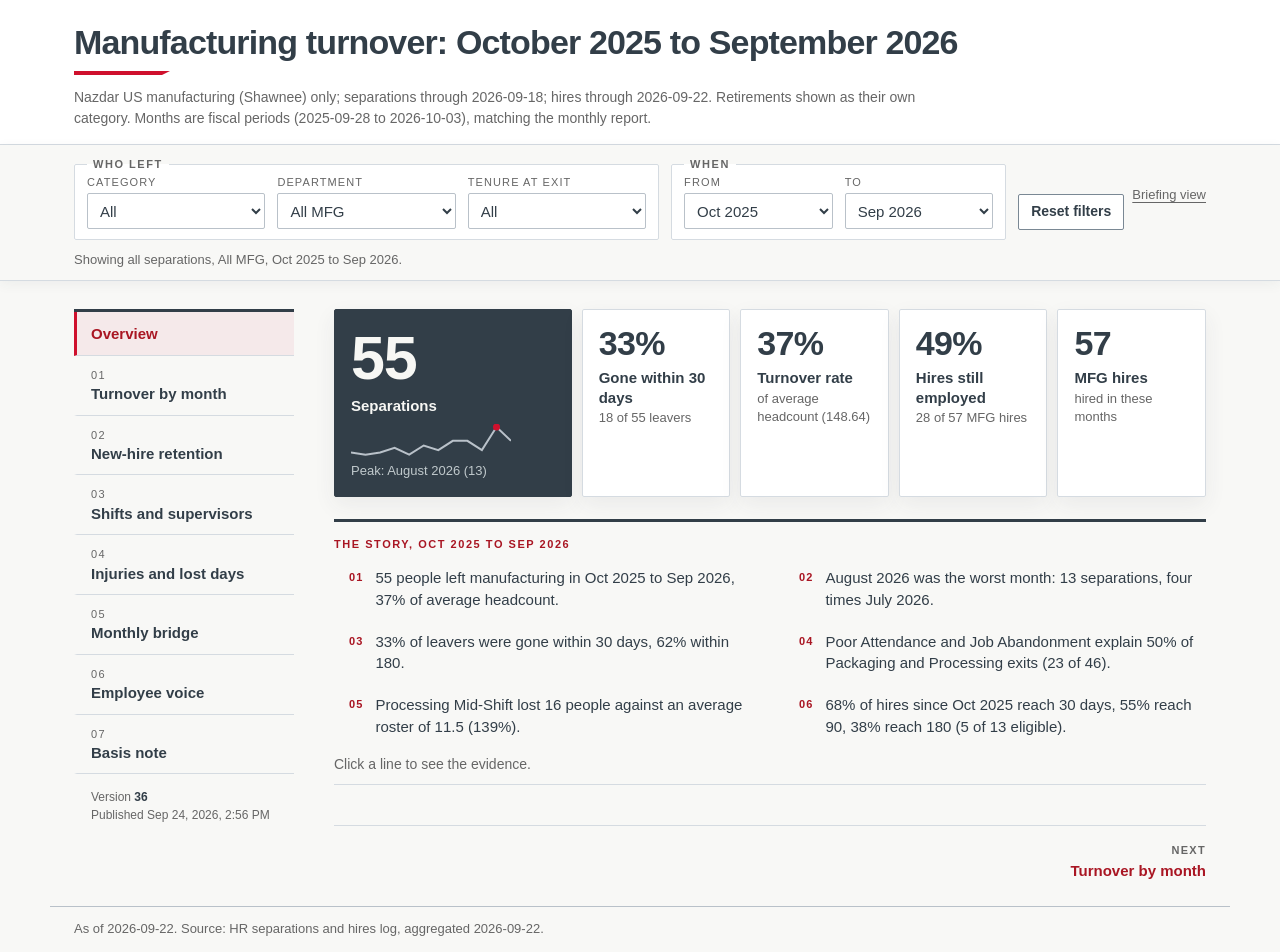
==== index.html @ b6092fca "Explain 53 vs 55 on the retention tab; split long-service injuries Anissa read '18 of 55' (leavers) " ====
<!DOCTYPE html>
<html lang="en">
<head>
<meta charset="utf-8">
<meta name="viewport" content="width=device-width, initial-scale=1">
<title>Manufacturing turnover: October 2025 to September 2026</title>
<link rel="icon" href="data:image/svg+xml,%3Csvg xmlns=%27http://www.w3.org/2000/svg%27 viewBox=%270 0 16 16%27%3E%3Cpath fill=%27%23CF102D%27 d=%27M0 0h16v12L12 16H0z%27/%3E%3C/svg%3E">
<link rel="stylesheet" href="styles.css?v=d200196">
</head>
<body>
<a id="top"></a>
<header class="page-header">
  <div class="wrap">
    <h1>Manufacturing turnover: October 2025 to September 2026</h1>
    <div class="cut" aria-hidden="true"></div>
    <p id="basis" class="basis"></p>
  </div>
</header>

<div class="filterbar" role="region" aria-label="Filters">
  <div class="wrap filters">
    <fieldset class="filter-group population">
      <legend>Who left</legend>
      <label>Category
        <select id="f-cat">
          <option>All</option><option>Voluntary</option><option>Involuntary</option><option>Retirement</option>
        </select>
      </label>
      <label>Department
        <select id="f-dept">
          <option>All MFG</option><option>Packaging</option><option>Processing</option><option value="SG&amp;A">Nazdar SG&amp;A (comparison)</option>
        </select>
      </label>
      <label>Tenure at exit
        <select id="f-tenure">
          <option>All</option><option>0-30 days</option><option>31-90 days</option><option>91-180 days</option><option>Over 180 days</option>
        </select>
      </label>
    </fieldset>
    <fieldset class="filter-group window">
      <legend>When</legend>
      <label>From <select id="f-m0"></select></label>
      <label>To <select id="f-m1"></select></label>
    </fieldset>
    <div class="filter-actions">
      <button type="button" id="btn-reset" class="btn">Reset filters</button>
      <a id="to-concept" class="view-switch" href="concept/">Briefing view</a>
    </div>
  </div>
  <p id="selection" class="wrap selection" aria-live="polite"></p>
</div>

<div class="layout wrap">
<nav class="tabs" aria-label="Sections">
  <a href="#overview" data-tab="s0"><span>Overview</span></a>
  <a href="#turnover" data-tab="s1"><small>01</small><span>Turnover by month</span></a>
  <a href="#retention" data-tab="s2"><small>02</small><span>New-hire retention</span></a>
  <a href="#shifts" data-tab="s3"><small>03</small><span>Shifts and supervisors</span></a>
  <a href="#injuries" data-tab="s7"><small>04</small><span>Injuries and lost days</span></a>
  <a href="#bridge" data-tab="s5"><small>05</small><span>Monthly bridge</span></a>
  <a href="#voice" data-tab="s4"><small>06</small><span>Employee voice</span></a>
  <a href="#basis" data-tab="s6"><small>07</small><span>Basis note</span></a>
  <p class="stamp">Version <strong class="stamp-v">36</strong><br>Published <span class="stamp-t">Sep 24, 2026, 2:56 PM</span></p>
</nav>
<main>
  <section id="s0" class="panel-tab">
    <div class="kpis" id="kpis" aria-label="Key figures"></div>
    <div class="story" id="story" aria-label="The story"></div>
  </section>

  <section id="s1" class="panel-tab">
    <h2 data-n="01">Turnover by month</h2>
    <p class="scope">Responds to every filter above. Turnover % = separations in the month ÷ start-of-month headcount for the selected department. All MFG includes Plant Administration, Warehouse MFG and Quality Control MFG, the manufacturing departments outside Packaging and Processing. Nazdar SG&amp;A is there to compare against, with the same charts.</p>
    <figure id="c11"></figure>
    <figure id="c12"></figure>
    <figure id="c13"></figure>
    <figure id="t14"></figure>
    <figure id="t15"></figure>
  </section>

  <section id="s2" class="panel-tab">
    <h2 data-n="02">New-hire retention by cohort</h2>
    <p class="scope">Nazdar MFG hires in the From and To months above, or Nazdar SG&amp;A for comparison. Use the two selectors below to narrow it.</p>
    <div class="filters local">
      <label>Scope <select id="f2-scope"><option value="all">All MFG</option><option value="frontline">Packaging + Processing</option><option value="sga">Nazdar SG&amp;A</option></select></label>
      <label>Hire source <select id="f2-source"><option>All</option></select></label>
    </div>
    <figure id="t21"></figure>
    <figure id="c22"></figure>
    <p class="caption" id="ret-def"></p>
  </section>

  <section id="s3" class="panel-tab">
    <h2 data-n="03">Departures against headcount, by shift and supervisor</h2>
    <p class="scope">All categories, in the From and To months above. The Department filter adds the reason columns in the shift table. The supervisor view always covers the whole period.</p>
    <figure id="t31"></figure>
    <figure id="t32"></figure>
    <figure id="c32"></figure>
    <details id="t33">
      <summary>Show supervisor view</summary>
      <div class="details-body"></div>
    </details>
  </section>

  <section id="s7" class="panel-tab">
    <h2 data-n="04">Injuries and time on the job</h2>
    <p class="scope" id="s7-scope"></p>
    <div class="injury-lead" id="h7" aria-live="polite"></div>
    <figure id="c74"></figure>
    <h3>Injuries, lost days and turnover by month</h3>
    <div class="kpis four" id="k7" aria-label="Workers' comp key figures"></div>
    <figure id="c71"></figure>
    <figure id="c71s"></figure>
    <p class="callout" id="r7"></p>
    <figure id="c72"></figure>
    <figure id="t73"></figure>
  </section>

  <section id="s5" class="panel-tab">
    <h2 data-n="05">Monthly bridge</h2>
    <p class="scope">All categories, in the From and To months above. The source has no transfer records, so the last column is the gap to reconcile.</p>
    <figure id="t51a"></figure>
    <figure id="t51b"></figure>
    <figure id="c52"></figure>
  </section>

  <section id="s4" class="panel-tab">
    <h2 data-n="06">What employees are telling us</h2>
    <div id="s4-body" class="panel"></div>
  </section>

  <section id="s6" class="panel-tab">
    <h2 data-n="07">Basis note</h2>
    <p id="s6-body" class="panel"></p>
    <h3>Notes on the data</h3>
    <ul id="notes" class="notes"></ul>
  </section>
</main>
</div>

<footer class="wrap">
  <p id="footer-line"></p>
  <p class="stamp stamp-footer">Version <strong class="stamp-v">36</strong>, published <span class="stamp-t">Sep 24, 2026, 2:56 PM</span></p>
</footer>

<script src="vendor/chart.umd.js"></script>
<script src="data/data.js?v=d200196"></script>
<script src="app.js?v=d200196"></script>
</body>
</html>
---- styles.css ----
/* Nazdar brand kit (2023 guide + extended layer). Web fallback ladder: Campton, Arial, Helvetica. */
:root {
  /* Brand layer (2023 guide) */
  --red: #CF102D;        /* Nazdar Red, PMS 186: fills, display, primary action. 5.58:1 on white */
  --red-dark: #A91623;   /* Nazdar Dark Red, PMS 187: brand text, links, hover. 7.43:1 on white */
  --text: #323E48;       /* Dark Gray, PMS 432: body text, header band. 10.95:1 on white */
  --muted: #666666;      /* Cool Gray: secondary text, captions. 5.74:1 on white */
  /* Extended layer: not in the guide, not approved as Nazdar standard */
  --n50: #F4F6F8;        /* neutral ramp, hue-matched to PMS 432 */
  --n100: #E9EDF0;
  --n200: #D5DBE1;
  --n300: #B9C1C9;
  --n500: #7A8894;
  --paper: #F8F8F6;      /* page background behind the white cards */
  --card: #FFFFFF;
  --tint: #EEF0EF;       /* note boxes, hover rows */
  --red-tint: #F5E9EA;   /* active tab, callouts */
  --on-dark: #F7F7F4;    /* text on the Dark Gray hero card. 10.3:1 */
  --on-dark-muted: #C0C9CC; /* secondary text on the hero card. 6.9:1 */
  --shadow: 0 8px 22px rgba(50, 62, 72, .07);
}
* { box-sizing: border-box; }
html { scroll-behavior: smooth; }
body {
  margin: 0;
  font-variant-numeric: tabular-nums;
  font-family: Campton, Arial, Helvetica, sans-serif;
  font-size: 16px;
  line-height: 1.55;
  color: var(--text);
  background: var(--paper);
}
.wrap { max-width: 1180px; margin: 0 auto; padding: 0 24px; }
h1 { font-size: 31px; font-weight: 700; letter-spacing: -0.02em; line-height: 1.1; margin: 0 0 8px; }
h2 { font-size: 25px; font-weight: 700; letter-spacing: -0.01em; line-height: 1.15; margin: 56px 0 8px; }
h3 { font-size: 20px; font-weight: 500; margin: 20px 0 8px; }
a { color: var(--red-dark); }
a:hover { color: var(--red); }

/* Header: light and compact, so the dark hero KPI stays the one heavy element. The one diagonal-cut rule per piece sits under the headline. */
.page-header { padding: 24px 0 16px; background: var(--card); border-bottom: 1px solid var(--n200); }
.page-header h1 { margin: 0 0 10px; font-size: clamp(26px, 3vw, 34px); letter-spacing: -0.025em; }
.cut { width: 96px; height: 4px; background: var(--red); margin: 0 0 12px; clip-path: polygon(0 0, 100% 0, calc(100% - 8px) 100%, 0 100%); }
.basis { max-width: 860px; color: var(--muted); font-size: 14px; line-height: 1.45; margin: 0; }
/* Version stamp: written by tools/bump.sh on every push, so viewers can tell which build they are looking at. */
.stamp { margin: 14px 0 0 17px; color: var(--muted); font-size: 12px; line-height: 1.5; }
.stamp strong { color: var(--text); }
.stamp-footer { display: none; margin: 8px 0 0; }

/* Filter bar */
.filterbar {
  position: sticky; top: 0; z-index: 10;
  background: var(--paper); border-bottom: 1px solid var(--n200); box-shadow: 0 3px 12px rgba(50, 62, 72, .06);
  padding: 14px 0 10px;
}
.filters { display: flex; flex-wrap: wrap; gap: 8px 16px; align-items: end; }
.filterbar .filters { gap: 12px; align-items: stretch; }
.filter-group { display: flex; flex-wrap: wrap; gap: 8px 12px; align-items: end; align-content: flex-end; min-width: 0; margin: 0; padding: 6px 12px 10px; border: 1px solid var(--n200); border-radius: 2px; background: var(--card); }
.filter-group.population { flex: 3 1 480px; }
.filter-group.window { flex: 1 1 300px; }
.filter-group legend { padding: 0 6px; color: var(--muted); font-size: 11px; font-weight: 700; letter-spacing: .14em; line-height: 1; text-transform: uppercase; }
.filter-group label { flex: 1 1 120px; }
.filters label { display: flex; flex-direction: column; font-size: 11px; font-weight: 500; text-transform: uppercase; letter-spacing: 0.1em; line-height: 1.2; gap: 4px; color: var(--muted); }
.filters select { font: inherit; font-size: 15px; text-transform: none; letter-spacing: 0; height: 36px; padding: 4px 8px; border: 1px solid var(--n300); border-radius: 2px; background: var(--card); color: var(--text); min-width: 0; width: 100%; cursor: pointer; }
.filters select:hover { border-color: var(--text); }
.filters.local { margin: 12px 0 16px; padding: 10px 12px; border: 1px solid var(--n200); background: var(--tint); }
.filters.local label { flex: 0 1 220px; }
.filter-actions { display: flex; gap: 8px; align-items: end; padding-bottom: 10px; }
.btn { font: inherit; font-size: 14px; font-weight: 700; min-height: 36px; padding: 6px 12px; border: 1px solid var(--n500); border-radius: 2px; background: var(--card); color: var(--text); cursor: pointer; }
.btn:hover { background: var(--n100); border-color: var(--text); }
.btn-primary { background: var(--red); border-color: var(--red); color: #fff; }
.btn-primary:hover { background: var(--red-dark); border-color: var(--red-dark); }
.btn:focus-visible, select:focus-visible, summary:focus-visible { outline: 2px solid var(--red-dark); outline-offset: 2px; }
.selection { margin: 10px auto 0; font-size: 13px; color: var(--muted); }

/* KPIs */
.kpis { display: grid; grid-template-columns: 1.6fr repeat(4, 1fr); gap: 10px; margin: 28px 0 22px; }
.kpi { background: var(--card); border: 1px solid var(--n200); border-radius: 2px; padding: 16px; box-shadow: var(--shadow); }
.kpi .v { font-size: 34px; font-weight: 700; letter-spacing: -0.02em; line-height: 1.05; white-space: nowrap; }
.kpi.hero { position: relative; overflow: hidden; background: var(--text); border-color: var(--text); color: var(--on-dark); }
.kpi.hero .v { font-size: 61px; color: var(--on-dark); }
.kpi.hero .l { color: var(--on-dark); }
.kpi .l { font-size: 15px; font-weight: 700; line-height: 1.3; color: var(--text); margin-top: 6px; }
.kpi .sub { font-size: 13px; line-height: 1.4; color: var(--muted); margin-top: 2px; }
.kpi.hero .sub { color: var(--on-dark-muted); }

/* Layout: left tabs, one panel at a time */
.layout { display: grid; grid-template-columns: 220px 1fr; gap: 40px; align-items: start; }
.layout > main { min-width: 0; }
.tabs { position: sticky; top: calc(var(--fb, 132px) + 16px); display: flex; flex-direction: column; margin-top: 28px; border-top: 3px solid var(--text); }
.tabs a { display: flex; flex-direction: column; gap: 2px; padding: 12px 12px 11px 14px; border-left: 3px solid transparent; border-bottom: 1px solid var(--n200); color: var(--text); text-decoration: none; font-size: 15px; font-weight: 700; line-height: 1.3; }
.tabs a small { font-size: 11px; font-weight: 500; letter-spacing: 0.12em; color: var(--muted); }
.tabs a:hover { background: var(--tint); color: var(--red-dark); }
.tabs a[aria-current="page"] { border-left-color: var(--red); background: var(--red-tint); color: var(--red-dark); }
.tabs a[aria-current="page"] small { color: var(--red-dark); }
.panel-tab { display: none; }
.panel-tab.active { display: block; }
.panel-tab > h2 { padding-bottom: 12px; border-bottom: 1px solid var(--n200); font-size: clamp(24px, 3vw, 32px); letter-spacing: -0.025em; }
.panel-tab > h2:first-child { margin-top: 30px; }
.pager { display: flex; justify-content: space-between; gap: 16px; margin: 40px 0 24px; padding-top: 16px; border-top: 1px solid var(--n200); }
.pager a { font-size: 15px; font-weight: 700; text-decoration: none; }
.pager a span { display: block; font-size: 11px; letter-spacing: 0.12em; text-transform: uppercase; color: var(--muted); }
.pager a.next { text-align: right; margin-left: auto; }

/* Story */
.story { border-top: 3px solid var(--text); border-bottom: 1px solid var(--n200); padding: 16px 0 10px; margin: 0 0 8px; }
.kicker { font-size: 11px; font-weight: 700; text-transform: uppercase; letter-spacing: 0.14em; line-height: 1.2; color: var(--red-dark); margin: 0 0 8px; }
.story ol { list-style: none; margin: 0; padding: 0; counter-reset: story; display: grid; grid-template-columns: 1fr 1fr; gap: 4px 28px; }
.story li { counter-increment: story; }
.story button { font: inherit; font-size: 15px; line-height: 1.45; text-align: left; color: var(--text); background: none; border: 0; border-left: 3px solid transparent; padding: 8px 12px; width: 100%; cursor: pointer; display: flex; gap: 12px; }
.story button::before { content: counter(story, decimal-leading-zero); font-size: 11px; font-weight: 700; letter-spacing: 0.1em; color: var(--red-dark); padding-top: 3px; }
.story button:hover { border-left-color: var(--red); background: var(--tint); }
.story button:focus-visible { outline: 2px solid var(--red-dark); outline-offset: 2px; }
.story .caption { margin: 8px 0 0; }

/* Chips */
.selection { display: flex; flex-wrap: wrap; gap: 8px; align-items: center; }
.chip { font: inherit; font-size: 13px; font-weight: 700; line-height: 1.2; padding: 4px 8px; border: 1px solid var(--n500); border-radius: 2px; background: var(--card); color: var(--text); cursor: pointer; }
.chip:hover { border-color: var(--red); color: var(--red-dark); }
.chip-all { border-color: transparent; background: none; text-decoration: underline; padding-left: 0; color: var(--red-dark); }
.spark { display: block; margin-top: 8px; }

/* Figures: each chart or table is a white card with a short red tick at the top left. */
.scope, .caption { color: var(--muted); font-size: 14px; line-height: 1.45; margin: 4px 0 12px; }
.scope { max-width: 860px; margin: 0 0 8px; font-size: 14px; }
figure { position: relative; overflow: hidden; margin: 20px 0; padding: 18px 20px 14px; background: var(--card); border: 1px solid var(--n200); border-radius: 2px; box-shadow: var(--shadow); }
figure .takeaway { max-width: 780px; font-size: 18px; font-weight: 700; line-height: 1.3; margin: 0 0 4px; }
figure .caption { max-width: 880px; font-size: 13px; margin: 0 0 8px; }
.chartbox { position: relative; height: 310px; margin-top: 12px; }
.chartbox.tall { height: 250px; }
.tbl-toggle { font-size: 12px; min-height: 30px; margin-top: 10px; padding: 4px 8px; }
.chart-table { display: none; }
.chart-table.open { display: block; }

/* Tables */
table { border-collapse: collapse; width: 100%; font-size: 13px; line-height: 1.45; margin: 8px 0; }
th, td { padding: 9px 10px; border-bottom: 1px solid var(--n200); text-align: right; white-space: nowrap; font-weight: 400; }
th:first-child, td:first-child { text-align: left; }
thead th { background: var(--n100); font-size: 12px; font-weight: 700; position: sticky; top: 0; }
tbody tr:hover td, tbody tr:hover th { background: var(--tint); }
tbody tr.total td, tbody tr.total th { font-weight: 700; border-top: 2px solid var(--text); }
.table-scroll { overflow-x: auto; }
.matrix th.grp { text-align: center; border-left: 1px solid var(--n200); }
.matrix td.tot { font-weight: 500; border-right: 1px solid var(--n200); }
.matrix td:empty::after { content: '·'; color: var(--n300); }
.injury-lead { margin: 8px 0 4px; }
.injury-lead .lead-stat { font-size: 24px; line-height: 1.25; font-weight: 700; margin: 14px 0 12px; }
.seg { display: inline-flex; flex-wrap: wrap; border: 1px solid var(--n500); border-radius: 2px; overflow: hidden; }
.seg-label { display: block; font-size: 12px; font-weight: 700; text-transform: uppercase; letter-spacing: .04em; color: var(--muted); margin-bottom: 4px; }
.seg-label em { font-style: normal; font-weight: 400; text-transform: none; letter-spacing: 0; }
.seg-btn { font: inherit; font-size: 13px; font-weight: 700; padding: 6px 12px; border: 0; background: var(--card); color: var(--text); cursor: pointer; text-align: left; line-height: 1.25; }
.seg-btn + .seg-btn { border-left: 1px solid var(--n500); }
.seg-btn small { display: block; font-weight: 400; color: var(--muted); }
.seg-btn[aria-pressed="true"] { background: var(--text); color: var(--on-dark); }
.seg-btn[aria-pressed="true"] small { color: var(--on-dark-muted); }
.vs { display: grid; grid-template-columns: repeat(2, minmax(0, 1fr)); gap: 12px; max-width: 560px; }
.vs div { border: 1px solid var(--n200); border-radius: 2px; padding: 12px 14px; background: var(--card); }
.vs b { display: block; font-size: 40px; line-height: 1; letter-spacing: -0.02em; }
.vs span { display: block; margin-top: 6px; font-size: 14px; }
.vs .hot { border-left: 4px solid var(--red); }
.vs .hot b { color: var(--red-dark); }
.callout { background: var(--red-tint); border-left: 3px solid var(--red); padding: 8px 12px; margin: 12px 0 2px; font-size: 14px; font-weight: 500; }
.na { color: var(--muted); font-size: 13px; cursor: help; border-bottom: 1px dotted var(--muted); }
.swatch { display: inline-block; width: 10px; height: 10px; border-radius: 2px; margin-right: 8px; vertical-align: middle; }

details { border: 1px solid var(--n200); border-radius: 2px; padding: 10px 14px; margin: 16px 0; background: var(--card); }
summary { cursor: pointer; font-weight: 700; color: var(--red-dark); }
.details-body { margin-top: 8px; }
.panel { background: var(--card); border: 1px solid var(--n200); border-radius: 2px; padding: 16px 20px; box-shadow: var(--shadow); }
.placeholder { border: 1px dashed var(--n500); border-radius: 2px; padding: 12px 16px; background: var(--paper); }
.totop { display: inline-block; font-size: 14px; margin-top: 8px; }
footer { margin: 24px auto 32px; font-size: 13px; line-height: 1.45; color: var(--muted); border-top: 1px solid var(--n300); padding-top: 12px; }
footer ul { padding-left: 20px; }

/* Motion. Each section rises in when its tab opens (display none to block restarts the animation),
   the KPI cards and story lines arrive in sequence, and cards lift on hover. The entrance slides but never
   fades: a paused or throttled page (background tab, preview, slow laptop) freezes mid-animation, and a
   fade would leave the evidence invisible there. Off for reduced-motion users, below. */
@keyframes rise { from { transform: translateY(18px); } to { transform: none; } }
@keyframes draw { from { stroke-dashoffset: 1; } to { stroke-dashoffset: 0; } }
@keyframes pop { 0% { transform: scale(0); } 70% { transform: scale(1.5); } 100% { transform: scale(1); } }
@keyframes grow { from { transform: scaleX(0); } to { transform: scaleX(1); } }
.panel-tab.active > * { animation: rise .5s cubic-bezier(.2, .7, .2, 1) both; }
.panel-tab.active > :nth-child(2) { animation-delay: .06s; }
.panel-tab.active > :nth-child(3) { animation-delay: .12s; }
.panel-tab.active > :nth-child(4) { animation-delay: .18s; }
.panel-tab.active > :nth-child(5) { animation-delay: .24s; }
.panel-tab.active > :nth-child(n+6) { animation-delay: .3s; }
.panel-tab.active .kpi { animation: rise .5s cubic-bezier(.2, .7, .2, 1) both; }
.panel-tab.active .kpi:nth-child(2) { animation-delay: .08s; }
.panel-tab.active .kpi:nth-child(3) { animation-delay: .16s; }
.panel-tab.active .kpi:nth-child(4) { animation-delay: .24s; }
.panel-tab.active .kpi:nth-child(5) { animation-delay: .32s; }
.panel-tab.active .story li { animation: rise .45s cubic-bezier(.2, .7, .2, 1) both; animation-delay: calc(.35s + var(--i, 0) * .07s); }
.story li:nth-child(1) { --i: 0; } .story li:nth-child(2) { --i: 1; } .story li:nth-child(3) { --i: 2; }
.story li:nth-child(4) { --i: 3; } .story li:nth-child(5) { --i: 4; } .story li:nth-child(6) { --i: 5; }
.cut { transform-origin: left; animation: grow .6s .15s cubic-bezier(.2, .7, .2, 1) both; }
.spark-line { stroke-dasharray: 1; animation: draw 1.1s .3s ease-out both; }
.spark-peak { transform-box: fill-box; transform-origin: center; animation: pop .45s 1.3s ease-out both; }
.kpi, figure, .panel, details { transition: transform .2s ease, box-shadow .2s ease, border-color .2s ease; }
.kpi:hover, figure:hover { transform: translateY(-2px); box-shadow: 0 14px 30px rgba(50, 62, 72, .12); border-color: var(--n300); }
.kpi.hero:hover { border-color: var(--text); }
.tabs a, .story button, .chip, .btn, .filters select { transition: background-color .18s ease, color .18s ease, border-color .18s ease, padding .18s ease, transform .18s ease; }
.tabs a:hover { transform: translateX(3px); }
.story button:hover { padding-left: 16px; }
.btn:hover { transform: translateY(-1px); }
.chip { animation: rise .3s ease-out both; }
.filter-group:focus-within { border-color: var(--red); }
@media (prefers-reduced-motion: reduce) {
  *, *::before, *::after { animation: none !important; transition: none !important; }
  html { scroll-behavior: auto; }
}

@media (max-width: 1080px) {
  .kpis { grid-template-columns: 1.4fr repeat(2, 1fr); }
  .kpi.hero { grid-row: span 2; }
}
@media (max-width: 900px) {
  .wrap { padding: 0 20px; }
  .layout { display: block; }
  .tabs { position: static; flex-direction: row; overflow-x: auto; border-top: 0; border-bottom: 1px solid var(--n200); margin: 8px 0 0; }
  .tabs a { flex: 0 0 auto; border-left: 0; border-bottom: 3px solid transparent; margin: 0; padding: 8px 12px; }
  .tabs a[aria-current="page"] { border-bottom-color: var(--red); }
  .tabs .stamp { display: none; }
  .stamp-footer { display: block; }
  .story ol { grid-template-columns: 1fr; }
  .kpis { grid-template-columns: 1fr 1fr; }
  .kpi.hero { grid-column: span 2; grid-row: auto; }
}
@media (max-width: 640px) {
  .wrap { padding: 0 16px; }
  .filterbar { position: static; }
  .filterbar .filters { display: block; }
  .filter-group { margin-bottom: 8px; }
  .filter-actions { padding-bottom: 0; justify-content: flex-end; }
  .kpi.hero .v { font-size: 49px; }
  .kpi .v { font-size: 28px; }
  figure { padding: 14px 12px 10px; }
  figure .takeaway { font-size: 16px; }
  .chartbox { height: 260px; }
}

@media print {
  *, *::before, *::after { animation: none !important; transition: none !important; }
  body { background: #fff; }
  .page-header { border-bottom: 2px solid var(--text); }
  .kpi.hero { background: #fff; color: var(--text); }
  .kpi.hero .v { color: var(--red); }
  .kpi.hero .l { color: var(--text); }
  figure, .kpi, .panel { box-shadow: none; }
  .filterbar { position: static; box-shadow: none; background: #fff; }
  .btn, .totop, .tbl-toggle, .chip, .story .caption, .tabs, .pager { display: none !important; }
  .layout { display: block; }
  .panel-tab { display: block !important; }
  .story button { cursor: default; }
  .chart-table { display: block !important; }
  details { border: none; padding: 0; }
  details > summary { display: none; }
  details:not([open]) > .details-body { display: block; }
  section, figure { break-inside: avoid; }
  .chartbox { height: 280px; }
  body { font-size: 12.5px; }
  h2 { break-after: avoid; }
}

/* Section 04 key figures: four equal tiles, no hero. */
.kpis.four { grid-template-columns: repeat(4, 1fr); margin-top: 20px; }
.kpis.four .kpi .v { font-size: 32px; }
@media (max-width: 900px) { .kpis.four { grid-template-columns: 1fr 1fr; } }
/* Data notes live in the Basis note section, not under every tab. */
.notes { margin: 0; padding-left: 20px; color: var(--muted); font-size: 14px; line-height: 1.5; max-width: 860px; }
.notes li + li { margin-top: 8px; }
/* Counts beside a rate inside one table cell: "68% (36 of 53)". */
.cnt { color: var(--muted); font-size: 12px; }

/* Switch to the briefing view (concept/), carrying the same filters */
/* A quiet text link, not a button: the classic view is the main one. */
.view-switch { align-self: center; font-size: 13px; color: var(--muted); text-decoration: underline; text-underline-offset: 3px; white-space: nowrap; }
.view-switch:hover { color: var(--red-dark); }
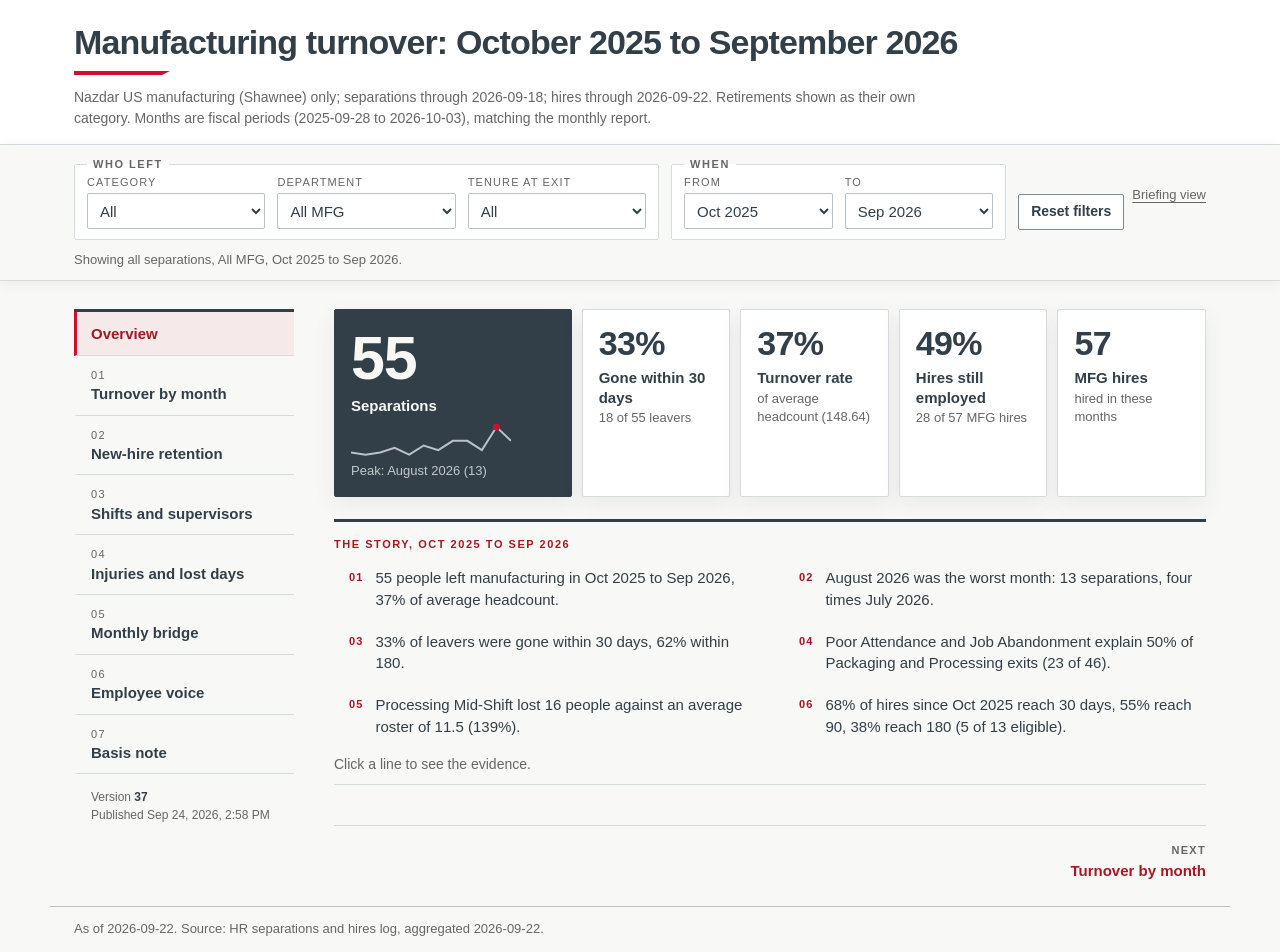
==== commit 5dc04803: "Injuries tab opens on every month on file (Jan 2024 to Aug 2026) Co-Authored-By: Claude Opus 5.5 <no" ====
--- a/index.html
+++ b/index.html
@@ -5,7 +5,7 @@
 <meta name="viewport" content="width=device-width, initial-scale=1">
 <title>Manufacturing turnover: October 2025 to September 2026</title>
 <link rel="icon" href="data:image/svg+xml,%3Csvg xmlns=%27http://www.w3.org/2000/svg%27 viewBox=%270 0 16 16%27%3E%3Cpath fill=%27%23CF102D%27 d=%27M0 0h16v12L12 16H0z%27/%3E%3C/svg%3E">
-<link rel="stylesheet" href="styles.css?v=d200196">
+<link rel="stylesheet" href="styles.css?v=b6092fc">
 </head>
 <body>
 <a id="top"></a>
@@ -60,7 +60,7 @@
   <a href="#bridge" data-tab="s5"><small>05</small><span>Monthly bridge</span></a>
   <a href="#voice" data-tab="s4"><small>06</small><span>Employee voice</span></a>
   <a href="#basis" data-tab="s6"><small>07</small><span>Basis note</span></a>
-  <p class="stamp">Version <strong class="stamp-v">36</strong><br>Published <span class="stamp-t">Sep 24, 2026, 2:56 PM</span></p>
+  <p class="stamp">Version <strong class="stamp-v">37</strong><br>Published <span class="stamp-t">Sep 24, 2026, 2:58 PM</span></p>
 </nav>
 <main>
   <section id="s0" class="panel-tab">
@@ -140,11 +140,11 @@
 
 <footer class="wrap">
   <p id="footer-line"></p>
-  <p class="stamp stamp-footer">Version <strong class="stamp-v">36</strong>, published <span class="stamp-t">Sep 24, 2026, 2:56 PM</span></p>
+  <p class="stamp stamp-footer">Version <strong class="stamp-v">37</strong>, published <span class="stamp-t">Sep 24, 2026, 2:58 PM</span></p>
 </footer>
 
 <script src="vendor/chart.umd.js"></script>
-<script src="data/data.js?v=d200196"></script>
-<script src="app.js?v=d200196"></script>
+<script src="data/data.js?v=b6092fc"></script>
+<script src="app.js?v=b6092fc"></script>
 </body>
 </html>
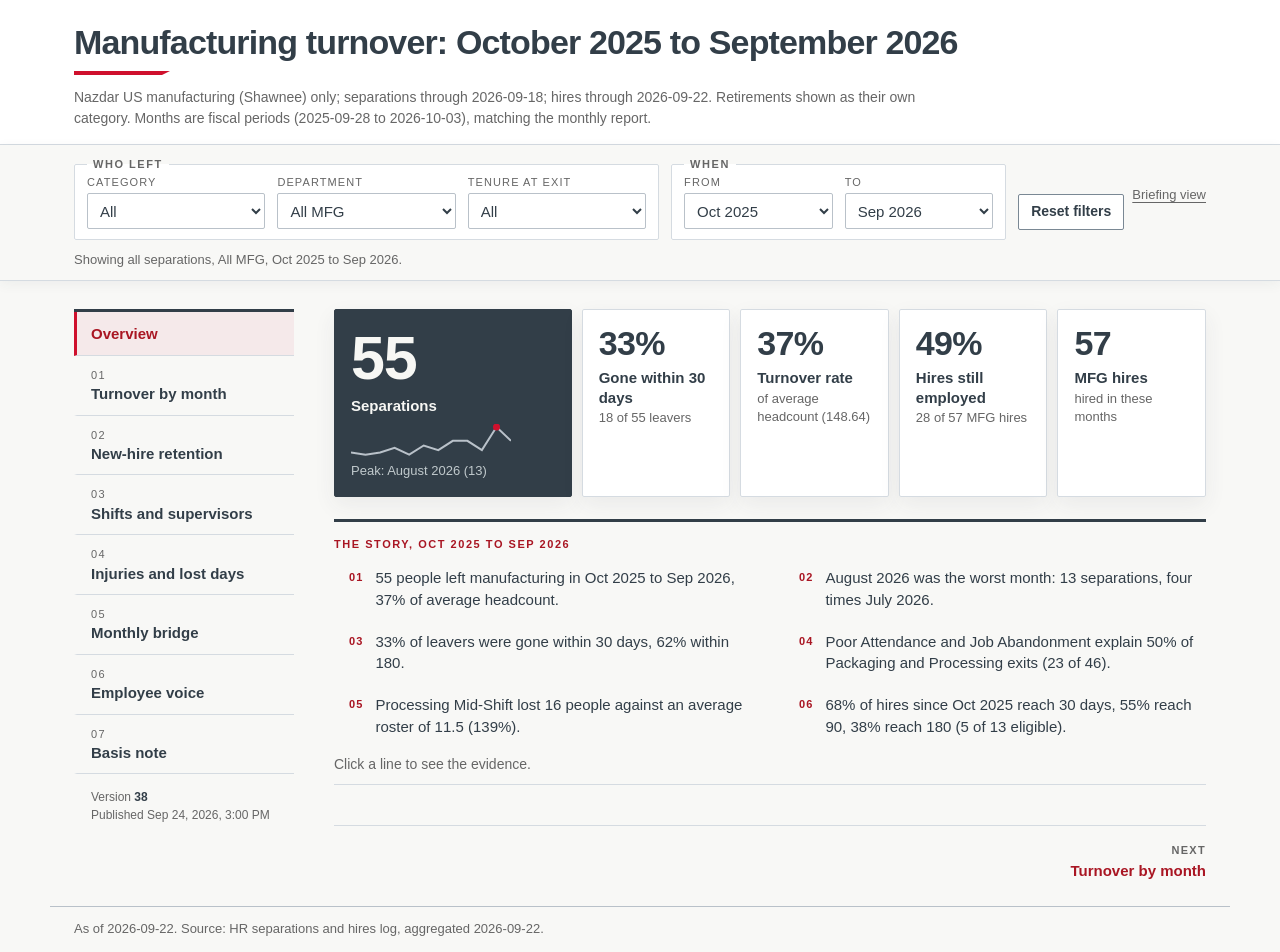
==== commit 9133bd28: "Bridge ties to the last reported headcount; reword the transfers note Anissa, Sep 24: 148 + 57 - 55 " ====
--- a/index.html
+++ b/index.html
@@ -5,7 +5,7 @@
 <meta name="viewport" content="width=device-width, initial-scale=1">
 <title>Manufacturing turnover: October 2025 to September 2026</title>
 <link rel="icon" href="data:image/svg+xml,%3Csvg xmlns=%27http://www.w3.org/2000/svg%27 viewBox=%270 0 16 16%27%3E%3Cpath fill=%27%23CF102D%27 d=%27M0 0h16v12L12 16H0z%27/%3E%3C/svg%3E">
-<link rel="stylesheet" href="styles.css?v=b6092fc">
+<link rel="stylesheet" href="styles.css?v=5dc0480">
 </head>
 <body>
 <a id="top"></a>
@@ -60,7 +60,7 @@
   <a href="#bridge" data-tab="s5"><small>05</small><span>Monthly bridge</span></a>
   <a href="#voice" data-tab="s4"><small>06</small><span>Employee voice</span></a>
   <a href="#basis" data-tab="s6"><small>07</small><span>Basis note</span></a>
-  <p class="stamp">Version <strong class="stamp-v">37</strong><br>Published <span class="stamp-t">Sep 24, 2026, 2:58 PM</span></p>
+  <p class="stamp">Version <strong class="stamp-v">38</strong><br>Published <span class="stamp-t">Sep 24, 2026, 3:00 PM</span></p>
 </nav>
 <main>
   <section id="s0" class="panel-tab">
@@ -118,7 +118,7 @@
 
   <section id="s5" class="panel-tab">
     <h2 data-n="05">Monthly bridge</h2>
-    <p class="scope">All categories, in the From and To months above. The source has no transfer records, so the last column is the gap to reconcile.</p>
+    <p class="scope">All categories, in the From and To months above. Transfers are tracked separately and are not in the hire and separation lists used here, so the last column is the gap to reconcile.</p>
     <figure id="t51a"></figure>
     <figure id="t51b"></figure>
     <figure id="c52"></figure>
@@ -140,11 +140,11 @@
 
 <footer class="wrap">
   <p id="footer-line"></p>
-  <p class="stamp stamp-footer">Version <strong class="stamp-v">37</strong>, published <span class="stamp-t">Sep 24, 2026, 2:58 PM</span></p>
+  <p class="stamp stamp-footer">Version <strong class="stamp-v">38</strong>, published <span class="stamp-t">Sep 24, 2026, 3:00 PM</span></p>
 </footer>
 
 <script src="vendor/chart.umd.js"></script>
-<script src="data/data.js?v=b6092fc"></script>
-<script src="app.js?v=b6092fc"></script>
+<script src="data/data.js?v=5dc0480"></script>
+<script src="app.js?v=5dc0480"></script>
 </body>
 </html>
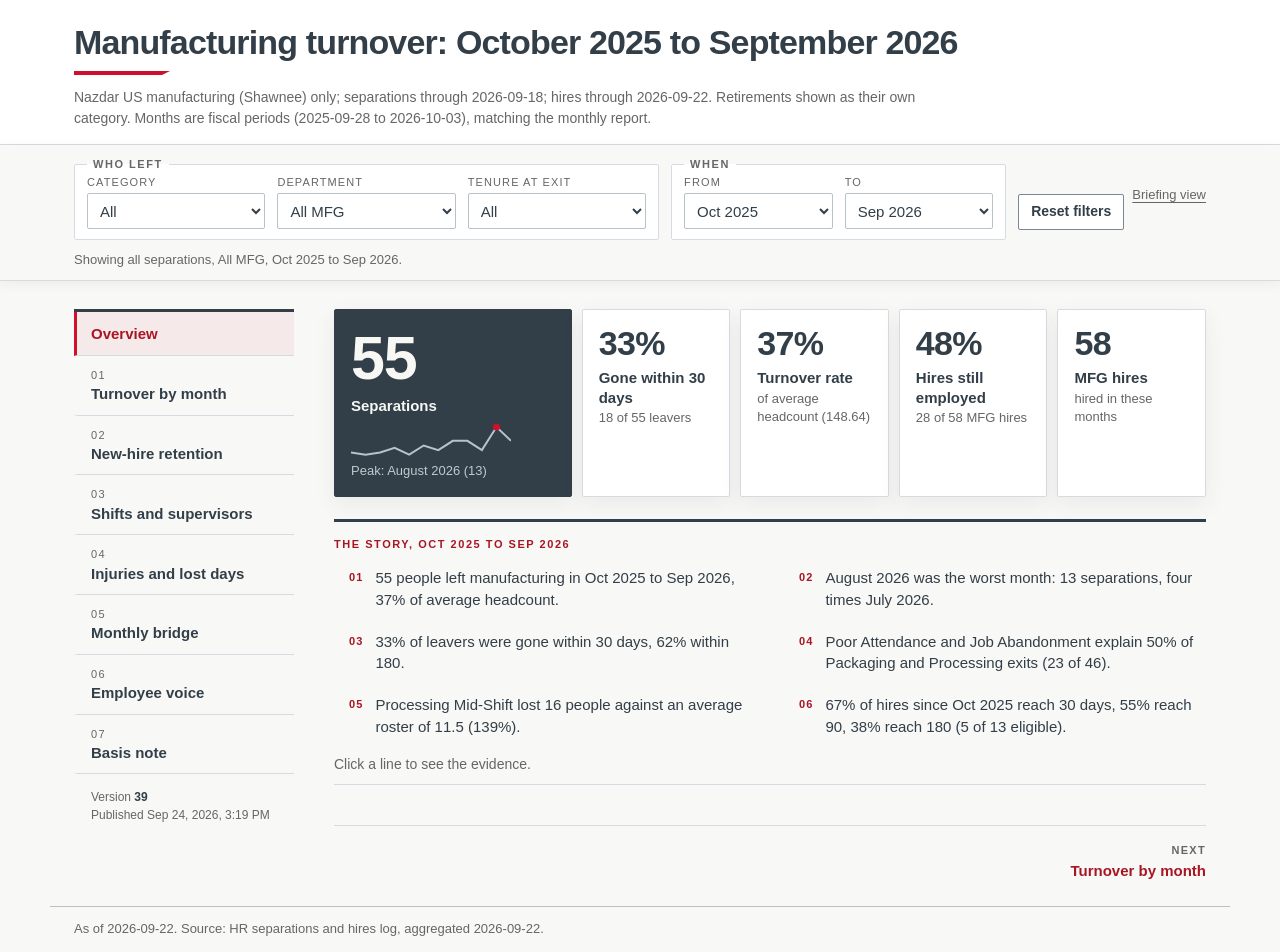
==== commit a9df8b8a: "Add Cyril Del Cruise as a hire (in Terms, missing from Hires) Hired Aug 17, left Aug 18, Packaging. " ====
--- a/index.html
+++ b/index.html
@@ -5,7 +5,7 @@
 <meta name="viewport" content="width=device-width, initial-scale=1">
 <title>Manufacturing turnover: October 2025 to September 2026</title>
 <link rel="icon" href="data:image/svg+xml,%3Csvg xmlns=%27http://www.w3.org/2000/svg%27 viewBox=%270 0 16 16%27%3E%3Cpath fill=%27%23CF102D%27 d=%27M0 0h16v12L12 16H0z%27/%3E%3C/svg%3E">
-<link rel="stylesheet" href="styles.css?v=5dc0480">
+<link rel="stylesheet" href="styles.css?v=9133bd2">
 </head>
 <body>
 <a id="top"></a>
@@ -60,7 +60,7 @@
   <a href="#bridge" data-tab="s5"><small>05</small><span>Monthly bridge</span></a>
   <a href="#voice" data-tab="s4"><small>06</small><span>Employee voice</span></a>
   <a href="#basis" data-tab="s6"><small>07</small><span>Basis note</span></a>
-  <p class="stamp">Version <strong class="stamp-v">38</strong><br>Published <span class="stamp-t">Sep 24, 2026, 3:00 PM</span></p>
+  <p class="stamp">Version <strong class="stamp-v">39</strong><br>Published <span class="stamp-t">Sep 24, 2026, 3:19 PM</span></p>
 </nav>
 <main>
   <section id="s0" class="panel-tab">
@@ -140,11 +140,11 @@
 
 <footer class="wrap">
   <p id="footer-line"></p>
-  <p class="stamp stamp-footer">Version <strong class="stamp-v">38</strong>, published <span class="stamp-t">Sep 24, 2026, 3:00 PM</span></p>
+  <p class="stamp stamp-footer">Version <strong class="stamp-v">39</strong>, published <span class="stamp-t">Sep 24, 2026, 3:19 PM</span></p>
 </footer>
 
 <script src="vendor/chart.umd.js"></script>
-<script src="data/data.js?v=5dc0480"></script>
-<script src="app.js?v=5dc0480"></script>
+<script src="data/data.js?v=9133bd2"></script>
+<script src="app.js?v=9133bd2"></script>
 </body>
 </html>
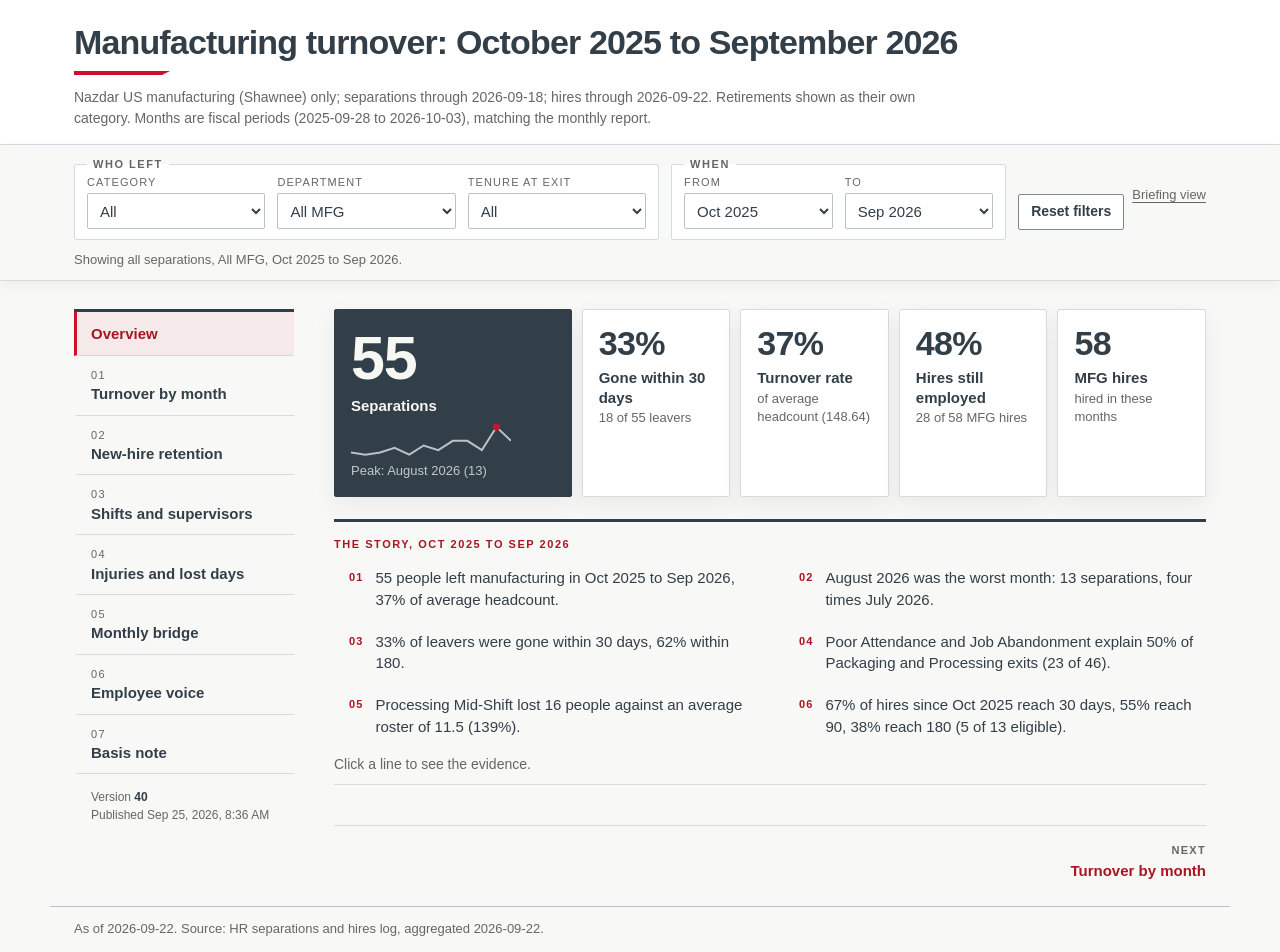
==== commit 06c00a36: "Move correction files that name people out of the public repo; add CLAUDE.md The repo and site are p" ====
--- a/index.html
+++ b/index.html
@@ -5,7 +5,7 @@
 <meta name="viewport" content="width=device-width, initial-scale=1">
 <title>Manufacturing turnover: October 2025 to September 2026</title>
 <link rel="icon" href="data:image/svg+xml,%3Csvg xmlns=%27http://www.w3.org/2000/svg%27 viewBox=%270 0 16 16%27%3E%3Cpath fill=%27%23CF102D%27 d=%27M0 0h16v12L12 16H0z%27/%3E%3C/svg%3E">
-<link rel="stylesheet" href="styles.css?v=9133bd2">
+<link rel="stylesheet" href="styles.css?v=a9df8b8">
 </head>
 <body>
 <a id="top"></a>
@@ -60,7 +60,7 @@
   <a href="#bridge" data-tab="s5"><small>05</small><span>Monthly bridge</span></a>
   <a href="#voice" data-tab="s4"><small>06</small><span>Employee voice</span></a>
   <a href="#basis" data-tab="s6"><small>07</small><span>Basis note</span></a>
-  <p class="stamp">Version <strong class="stamp-v">39</strong><br>Published <span class="stamp-t">Sep 24, 2026, 3:19 PM</span></p>
+  <p class="stamp">Version <strong class="stamp-v">40</strong><br>Published <span class="stamp-t">Sep 25, 2026, 8:36 AM</span></p>
 </nav>
 <main>
   <section id="s0" class="panel-tab">
@@ -140,11 +140,11 @@
 
 <footer class="wrap">
   <p id="footer-line"></p>
-  <p class="stamp stamp-footer">Version <strong class="stamp-v">39</strong>, published <span class="stamp-t">Sep 24, 2026, 3:19 PM</span></p>
+  <p class="stamp stamp-footer">Version <strong class="stamp-v">40</strong>, published <span class="stamp-t">Sep 25, 2026, 8:36 AM</span></p>
 </footer>
 
 <script src="vendor/chart.umd.js"></script>
-<script src="data/data.js?v=9133bd2"></script>
-<script src="app.js?v=9133bd2"></script>
+<script src="data/data.js?v=a9df8b8"></script>
+<script src="app.js?v=a9df8b8"></script>
 </body>
 </html>
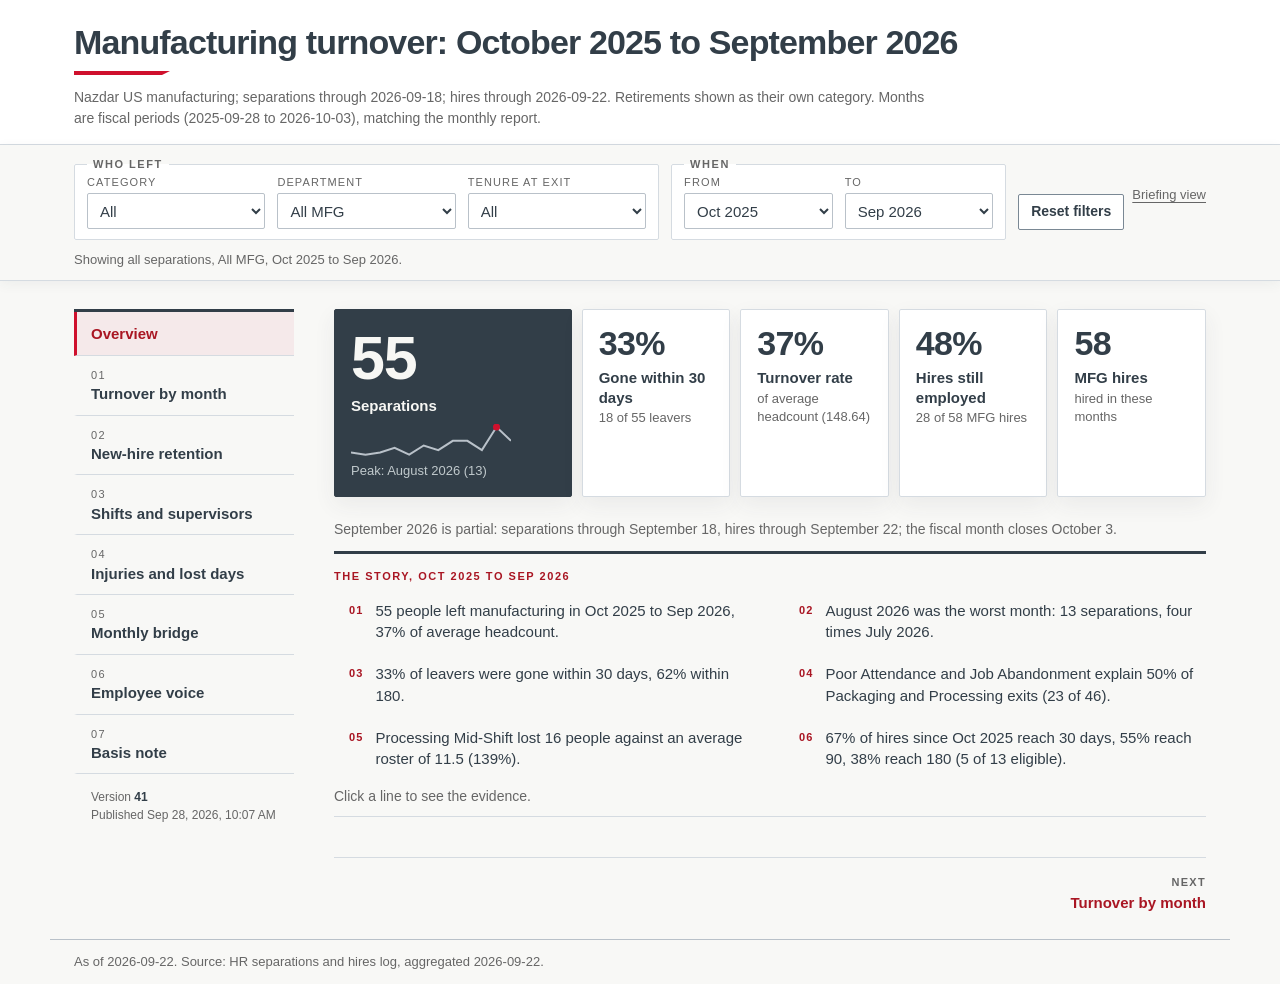
==== commit c52467e7: "Pre-release corrections for the CEO package Basis now reads Nazdar US manufacturing (the 55 include " ====
--- a/index.html
+++ b/index.html
@@ -5,7 +5,7 @@
 <meta name="viewport" content="width=device-width, initial-scale=1">
 <title>Manufacturing turnover: October 2025 to September 2026</title>
 <link rel="icon" href="data:image/svg+xml,%3Csvg xmlns=%27http://www.w3.org/2000/svg%27 viewBox=%270 0 16 16%27%3E%3Cpath fill=%27%23CF102D%27 d=%27M0 0h16v12L12 16H0z%27/%3E%3C/svg%3E">
-<link rel="stylesheet" href="styles.css?v=a9df8b8">
+<link rel="stylesheet" href="styles.css?v=06c00a3">
 </head>
 <body>
 <a id="top"></a>
@@ -60,11 +60,12 @@
   <a href="#bridge" data-tab="s5"><small>05</small><span>Monthly bridge</span></a>
   <a href="#voice" data-tab="s4"><small>06</small><span>Employee voice</span></a>
   <a href="#basis" data-tab="s6"><small>07</small><span>Basis note</span></a>
-  <p class="stamp">Version <strong class="stamp-v">40</strong><br>Published <span class="stamp-t">Sep 25, 2026, 8:36 AM</span></p>
+  <p class="stamp">Version <strong class="stamp-v">41</strong><br>Published <span class="stamp-t">Sep 28, 2026, 10:07 AM</span></p>
 </nav>
 <main>
   <section id="s0" class="panel-tab">
     <div class="kpis" id="kpis" aria-label="Key figures"></div>
+    <p class="caption" id="kpi-note"></p>
     <div class="story" id="story" aria-label="The story"></div>
   </section>
 
@@ -81,6 +82,7 @@
   <section id="s2" class="panel-tab">
     <h2 data-n="02">New-hire retention by cohort</h2>
     <p class="scope">Nazdar MFG hires in the From and To months above, or Nazdar SG&amp;A for comparison. Use the two selectors below to narrow it.</p>
+    <p class="callout" id="ret-tie" aria-live="polite"></p>
     <div class="filters local">
       <label>Scope <select id="f2-scope"><option value="all">All MFG</option><option value="frontline">Packaging + Processing</option><option value="sga">Nazdar SG&amp;A</option></select></label>
       <label>Hire source <select id="f2-source"><option>All</option></select></label>
@@ -118,7 +120,7 @@
 
   <section id="s5" class="panel-tab">
     <h2 data-n="05">Monthly bridge</h2>
-    <p class="scope">All categories, in the From and To months above. Transfers are tracked separately and are not in the hire and separation lists used here, so the last column is the gap to reconcile.</p>
+    <p class="scope">All categories, in the From and To months above. Transfers are tracked separately and are not in the hire and separation lists used here; the last column shows the difference they and timing make.</p>
     <figure id="t51a"></figure>
     <figure id="t51b"></figure>
     <figure id="c52"></figure>
@@ -138,13 +140,14 @@
 </main>
 </div>
 
+<p class="print-foot" aria-hidden="true"></p>
 <footer class="wrap">
   <p id="footer-line"></p>
-  <p class="stamp stamp-footer">Version <strong class="stamp-v">40</strong>, published <span class="stamp-t">Sep 25, 2026, 8:36 AM</span></p>
+  <p class="stamp stamp-footer">Version <strong class="stamp-v">41</strong>, published <span class="stamp-t">Sep 28, 2026, 10:07 AM</span></p>
 </footer>
 
 <script src="vendor/chart.umd.js"></script>
-<script src="data/data.js?v=a9df8b8"></script>
-<script src="app.js?v=a9df8b8"></script>
+<script src="data/data.js?v=06c00a3"></script>
+<script src="app.js?v=06c00a3"></script>
 </body>
 </html>
--- a/styles.css
+++ b/styles.css
@@ -240,7 +240,15 @@
   .chartbox { height: 260px; }
 }
 
+.print-foot { display: none; }
 @media print {
+  .panel-tab { display: block !important; break-before: page; }
+  .panel-tab:first-of-type { break-before: auto; }
+  .tabs, .filterbar, .pager, .seg, .seg-label { display: none !important; }
+  .layout { display: block; }
+  figure, .kpis, table { break-inside: avoid; }
+  .print-foot { display: block; position: fixed; bottom: 0; left: 0; right: 0; font-size: 9px; color: #666; padding: 2px 0; background: #fff; }
+  body { padding-bottom: 20px; }
   *, *::before, *::after { animation: none !important; transition: none !important; }
   body { background: #fff; }
   .page-header { border-bottom: 2px solid var(--text); }
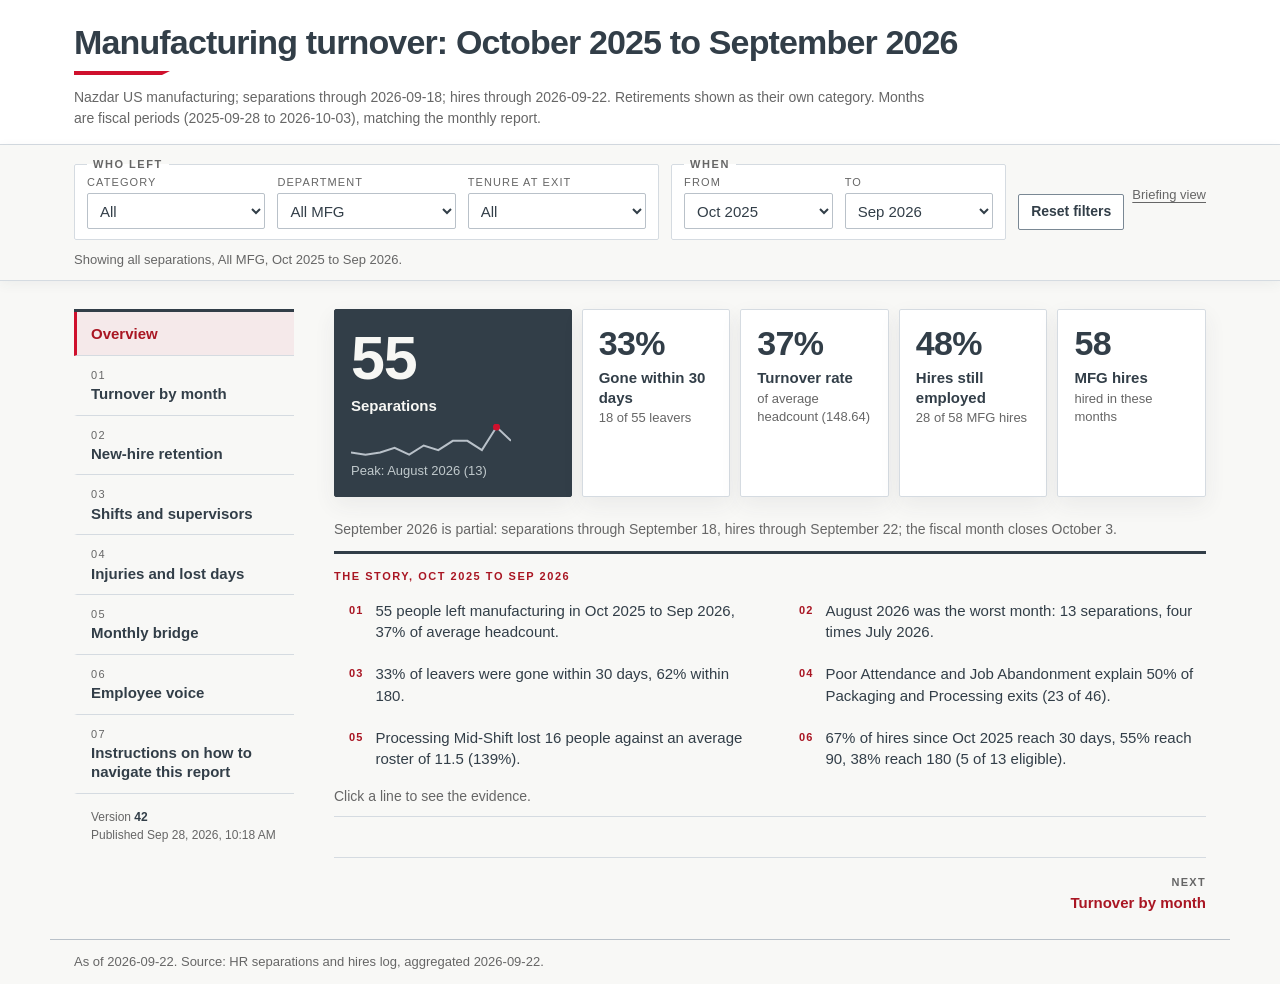
==== commit 4fff1844: "Section 07 becomes Instructions on how to navigate this report The CHRO asked for navigation instruc" ====
--- a/index.html
+++ b/index.html
@@ -5,7 +5,7 @@
 <meta name="viewport" content="width=device-width, initial-scale=1">
 <title>Manufacturing turnover: October 2025 to September 2026</title>
 <link rel="icon" href="data:image/svg+xml,%3Csvg xmlns=%27http://www.w3.org/2000/svg%27 viewBox=%270 0 16 16%27%3E%3Cpath fill=%27%23CF102D%27 d=%27M0 0h16v12L12 16H0z%27/%3E%3C/svg%3E">
-<link rel="stylesheet" href="styles.css?v=06c00a3">
+<link rel="stylesheet" href="styles.css?v=c52467e">
 </head>
 <body>
 <a id="top"></a>
@@ -59,8 +59,8 @@
   <a href="#injuries" data-tab="s7"><small>04</small><span>Injuries and lost days</span></a>
   <a href="#bridge" data-tab="s5"><small>05</small><span>Monthly bridge</span></a>
   <a href="#voice" data-tab="s4"><small>06</small><span>Employee voice</span></a>
-  <a href="#basis" data-tab="s6"><small>07</small><span>Basis note</span></a>
-  <p class="stamp">Version <strong class="stamp-v">41</strong><br>Published <span class="stamp-t">Sep 28, 2026, 10:07 AM</span></p>
+  <a href="#instructions" data-tab="s6"><small>07</small><span>Instructions on how to navigate this report</span></a>
+  <p class="stamp">Version <strong class="stamp-v">42</strong><br>Published <span class="stamp-t">Sep 28, 2026, 10:18 AM</span></p>
 </nav>
 <main>
   <section id="s0" class="panel-tab">
@@ -132,7 +132,40 @@
   </section>
 
   <section id="s6" class="panel-tab">
-    <h2 data-n="07">Basis note</h2>
+    <h2 data-n="07">Instructions on how to navigate this report</h2>
+    <div class="howto">
+      <h3>1. The filters at the top change the charts</h3>
+      <ul class="notes">
+        <li><strong>Who left:</strong> pick the category (voluntary, involuntary, retirement), the department (All MFG, Packaging, Processing, or Nazdar SG&amp;A to compare), and time on the job at exit.</li>
+        <li><strong>When:</strong> pick the From and To months.</li>
+        <li><strong>Reset filters</strong> puts everything back to the default.</li>
+      </ul>
+      <h3>2. The menu on the left has one section per question</h3>
+      <ul class="notes">
+        <li><strong>Overview:</strong> start here. The key numbers and the story in six lines. Click a line to jump to its evidence.</li>
+        <li><strong>01 Turnover by month:</strong> separations by month, department, category and time on the job, with the reasons.</li>
+        <li><strong>02 New-hire retention:</strong> how many new hires stayed 30, 90 and 180 days, by hire month and hire source.</li>
+        <li><strong>03 Shifts and supervisors:</strong> departures against team size by shift. The supervisor view opens under the charts.</li>
+        <li><strong>04 Injuries and lost days:</strong> injuries by time on the job, and injuries and lost days against turnover. This is the only section that reaches back to January 2024; its two date buttons change only its headline and the chart under it.</li>
+        <li><strong>05 Monthly bridge:</strong> hires, departures and headcount month by month.</li>
+        <li><strong>06 Employee voice:</strong> what exit codes and the listening sessions say.</li>
+        <li><strong>07 This page:</strong> how to use the report, and how the numbers are worked out.</li>
+      </ul>
+      <h3>3. Reading the charts</h3>
+      <ul class="notes">
+        <li><strong>Hover</strong> over any bar to see the exact number.</li>
+        <li><strong>Click:</strong> on some charts, clicking a bar filters the page to it.</li>
+        <li><strong>Skim:</strong> each chart has a one-line takeaway above it. <strong>Show as table</strong> under a chart lists its numbers.</li>
+      </ul>
+      <h3>4. Good to know</h3>
+      <ul class="notes">
+        <li><strong>The link keeps your view.</strong> Copy the address bar and send it; the other person sees the same section and filters.</li>
+        <li><strong>Briefing view:</strong> the small link next to Reset filters shows the same data on one screen.</li>
+        <li><strong>Print or save as PDF</strong> from your browser's menu. Every section prints, one per page.</li>
+        <li><strong>Version number:</strong> under the menu. It changes each time the data is updated.</li>
+      </ul>
+    </div>
+    <h3>Basis note: how the numbers are worked out</h3>
     <p id="s6-body" class="panel"></p>
     <h3>Notes on the data</h3>
     <ul id="notes" class="notes"></ul>
@@ -143,11 +176,11 @@
 <p class="print-foot" aria-hidden="true"></p>
 <footer class="wrap">
   <p id="footer-line"></p>
-  <p class="stamp stamp-footer">Version <strong class="stamp-v">41</strong>, published <span class="stamp-t">Sep 28, 2026, 10:07 AM</span></p>
+  <p class="stamp stamp-footer">Version <strong class="stamp-v">42</strong>, published <span class="stamp-t">Sep 28, 2026, 10:18 AM</span></p>
 </footer>
 
 <script src="vendor/chart.umd.js"></script>
-<script src="data/data.js?v=06c00a3"></script>
-<script src="app.js?v=06c00a3"></script>
+<script src="data/data.js?v=c52467e"></script>
+<script src="app.js?v=c52467e"></script>
 </body>
 </html>
--- a/styles.css
+++ b/styles.css
@@ -240,6 +240,8 @@
   .chartbox { height: 260px; }
 }
 
+.howto h3 { margin-top: 20px; }
+.howto .notes li { margin-bottom: 6px; }
 .print-foot { display: none; }
 @media print {
   .panel-tab { display: block !important; break-before: page; }
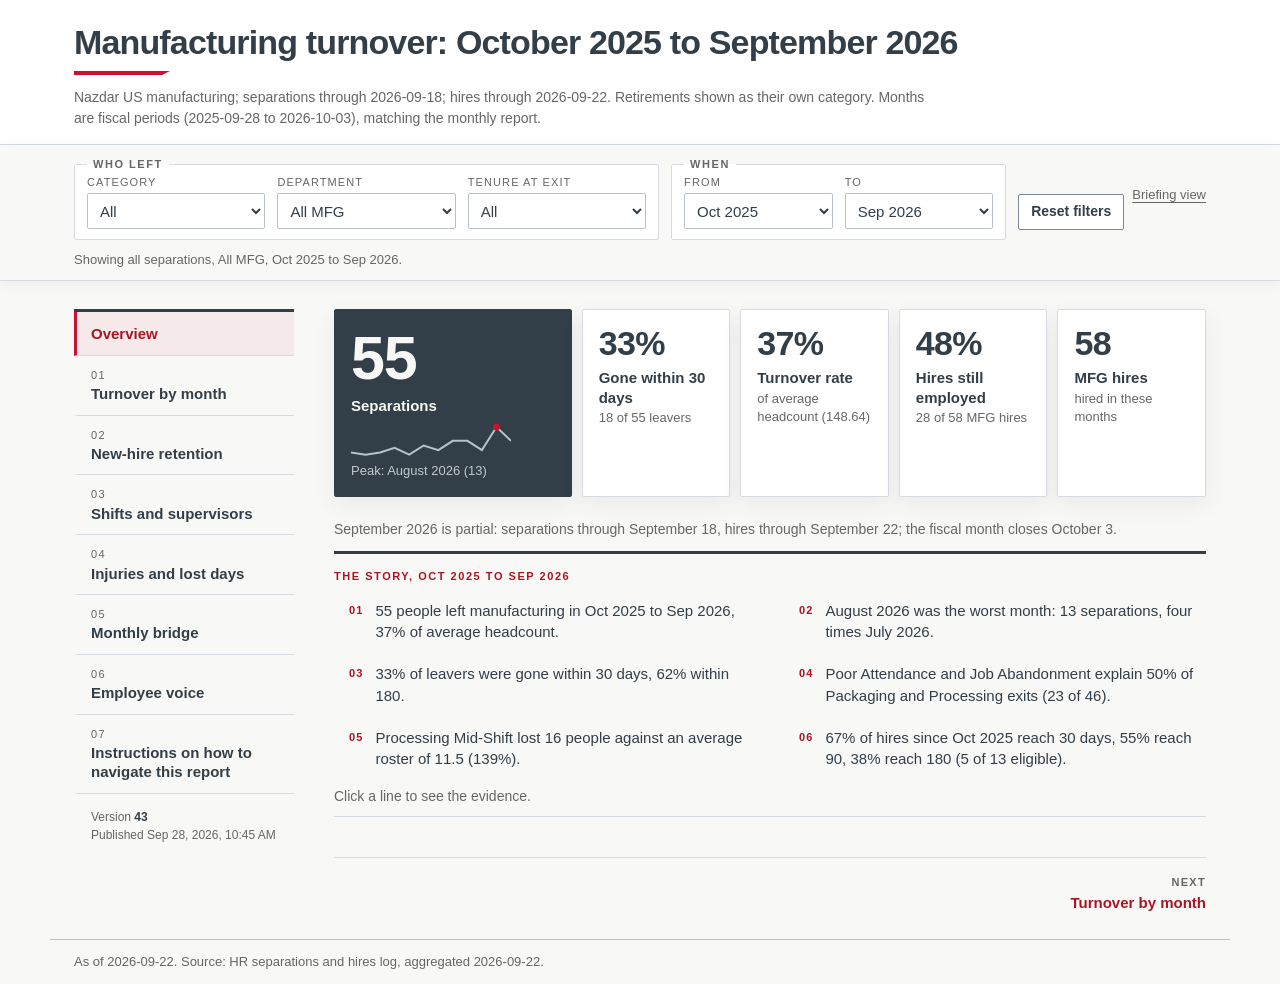
==== commit d9672cab: "Consistency pass: reasons headline totals both codings, dagger for partial September The reasons tak" ====
--- a/index.html
+++ b/index.html
@@ -5,7 +5,7 @@
 <meta name="viewport" content="width=device-width, initial-scale=1">
 <title>Manufacturing turnover: October 2025 to September 2026</title>
 <link rel="icon" href="data:image/svg+xml,%3Csvg xmlns=%27http://www.w3.org/2000/svg%27 viewBox=%270 0 16 16%27%3E%3Cpath fill=%27%23CF102D%27 d=%27M0 0h16v12L12 16H0z%27/%3E%3C/svg%3E">
-<link rel="stylesheet" href="styles.css?v=c52467e">
+<link rel="stylesheet" href="styles.css?v=4fff184">
 </head>
 <body>
 <a id="top"></a>
@@ -60,7 +60,7 @@
   <a href="#bridge" data-tab="s5"><small>05</small><span>Monthly bridge</span></a>
   <a href="#voice" data-tab="s4"><small>06</small><span>Employee voice</span></a>
   <a href="#instructions" data-tab="s6"><small>07</small><span>Instructions on how to navigate this report</span></a>
-  <p class="stamp">Version <strong class="stamp-v">42</strong><br>Published <span class="stamp-t">Sep 28, 2026, 10:18 AM</span></p>
+  <p class="stamp">Version <strong class="stamp-v">43</strong><br>Published <span class="stamp-t">Sep 28, 2026, 10:45 AM</span></p>
 </nav>
 <main>
   <section id="s0" class="panel-tab">
@@ -136,7 +136,7 @@
     <div class="howto">
       <h3>1. The filters at the top change the charts</h3>
       <ul class="notes">
-        <li><strong>Who left:</strong> pick the category (voluntary, involuntary, retirement), the department (All MFG, Packaging, Processing, or Nazdar SG&amp;A to compare), and time on the job at exit.</li>
+        <li><strong>Who left:</strong> pick the category (voluntary, involuntary, retirement), the department (All MFG, Packaging, Processing, or Nazdar SG&amp;A to compare), and tenure at exit (time on the job when they left).</li>
         <li><strong>When:</strong> pick the From and To months.</li>
         <li><strong>Reset filters</strong> puts everything back to the default.</li>
       </ul>
@@ -176,11 +176,11 @@
 <p class="print-foot" aria-hidden="true"></p>
 <footer class="wrap">
   <p id="footer-line"></p>
-  <p class="stamp stamp-footer">Version <strong class="stamp-v">42</strong>, published <span class="stamp-t">Sep 28, 2026, 10:18 AM</span></p>
+  <p class="stamp stamp-footer">Version <strong class="stamp-v">43</strong>, published <span class="stamp-t">Sep 28, 2026, 10:45 AM</span></p>
 </footer>
 
 <script src="vendor/chart.umd.js"></script>
-<script src="data/data.js?v=c52467e"></script>
-<script src="app.js?v=c52467e"></script>
+<script src="data/data.js?v=4fff184"></script>
+<script src="app.js?v=4fff184"></script>
 </body>
 </html>
